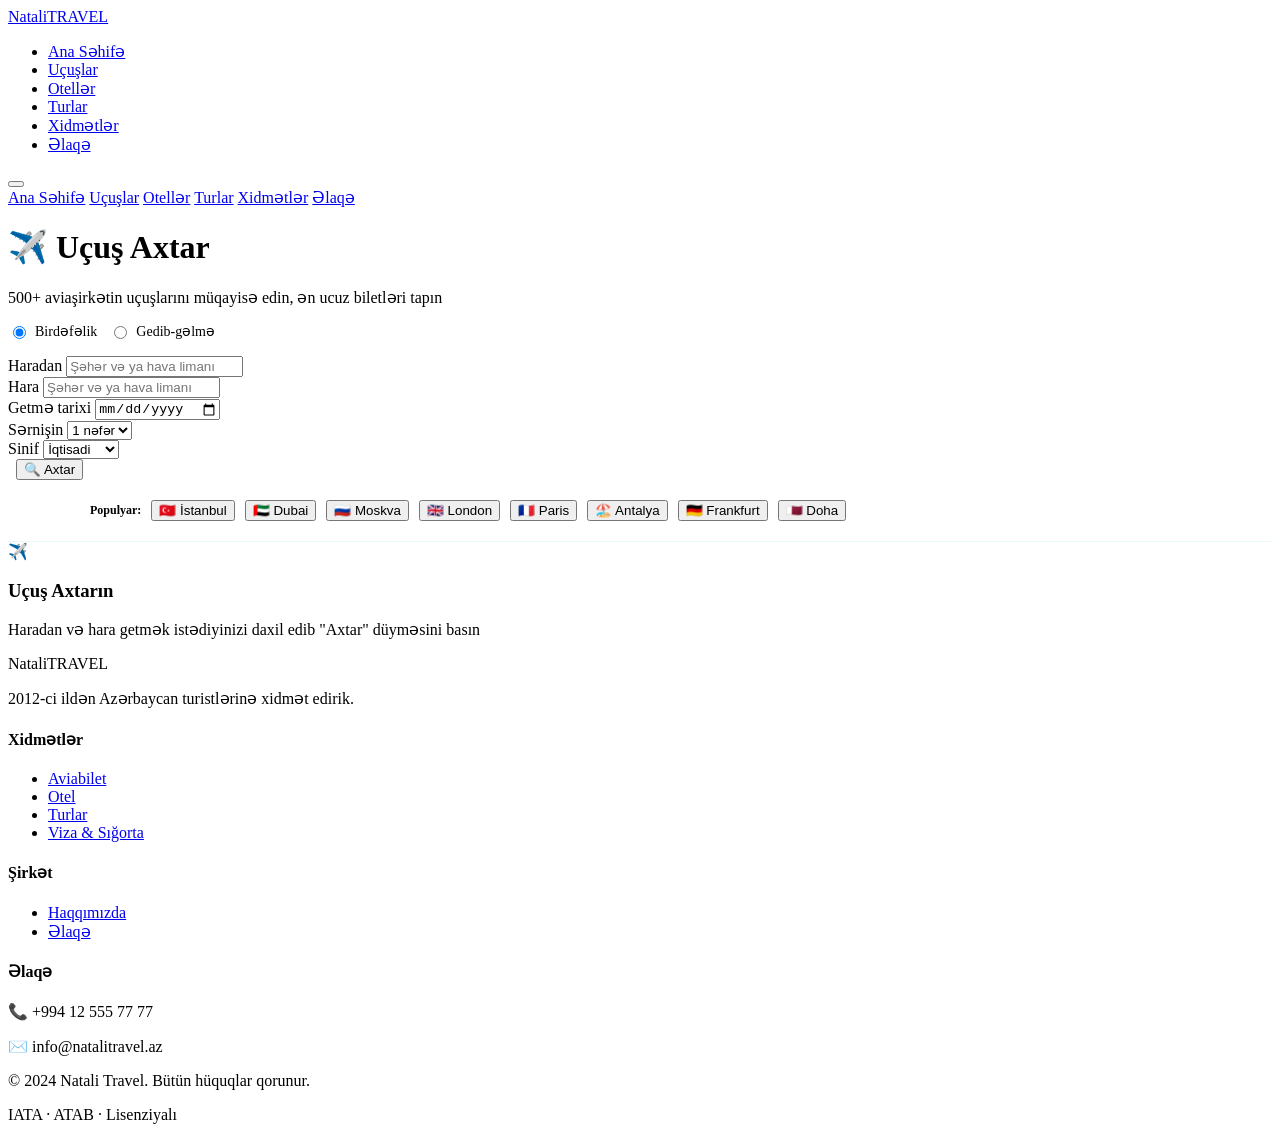
==== flights.html @ 34ea6a71 "Create flights.html" ====
<!DOCTYPE html>
<html lang="az">
<head>
  <meta charset="UTF-8">
  <meta name="viewport" content="width=device-width, initial-scale=1.0">
  <title>Uçuş Axtar — Natali Travel</title>
  <link rel="stylesheet" href="css/style.css">
</head>
<body>

<nav class="navbar" id="navbar">
  <a href="index.html" class="logo">
    <div class="logo-icon"></div>
    <div class="logo-text"><span>Natali</span><span>TRAVEL</span></div>
  </a>
  <ul class="nav-links">
    <li><a href="index.html">Ana Səhifə</a></li>
    <li><a href="flights.html" class="active">Uçuşlar</a></li>
    <li><a href="hotels.html">Otellər</a></li>
    <li><a href="tours.html">Turlar</a></li>
    <li><a href="services.html">Xidmətlər</a></li>
    <li><a href="contact.html" class="nav-cta">Əlaqə</a></li>
  </ul>
  <button class="nav-hamburger"><span></span><span></span><span></span></button>
</nav>

<div class="mobile-nav">
  <a href="index.html">Ana Səhifə</a>
  <a href="flights.html">Uçuşlar</a>
  <a href="hotels.html">Otellər</a>
  <a href="tours.html">Turlar</a>
  <a href="services.html">Xidmətlər</a>
  <a href="contact.html">Əlaqə</a>
</div>

<!-- PAGE HERO -->
<div class="page-hero">
  <h1>✈️ Uçuş Axtar</h1>
  <p>500+ aviaşirkətin uçuşlarını müqayisə edin, ən ucuz biletləri tapın</p>
</div>

<!-- SEARCH FORM -->
<div class="search-form-section">
  <div class="search-form-inner">
    <!-- Trip type -->
    <div style="display:flex;gap:12px;margin-bottom:16px">
      <label style="display:flex;align-items:center;gap:6px;cursor:pointer;font-size:14px;font-weight:500">
        <input type="radio" name="trip" value="one" checked> Birdəfəlik
      </label>
      <label style="display:flex;align-items:center;gap:6px;cursor:pointer;font-size:14px;font-weight:500">
        <input type="radio" name="trip" value="round"> Gedib-gəlmə
      </label>
    </div>

    <div class="form-row" style="grid-template-columns: 1fr 1fr 160px 160px 120px 120px">
      <div class="search-field">
        <label>Haradan</label>
        <input type="text" id="f-from" placeholder="Şəhər və ya hava limanı">
      </div>
      <div class="search-field">
        <label>Hara</label>
        <input type="text" id="f-to" placeholder="Şəhər və ya hava limanı">
      </div>
      <div class="search-field">
        <label>Getmə tarixi</label>
        <input type="date" id="f-date">
      </div>
      <div class="search-field" id="return-date-field" style="display:none">
        <label>Gəliş tarixi</label>
        <input type="date" id="f-return" data-default="checkout">
      </div>
      <div class="search-field">
        <label>Sərnişin</label>
        <select id="f-pax">
          <option value="1">1 nəfər</option>
          <option value="2">2 nəfər</option>
          <option value="3">3 nəfər</option>
          <option value="4">4 nəfər</option>
        </select>
      </div>
      <div class="search-field">
        <label>Sinif</label>
        <select id="f-class">
          <option>İqtisadi</option>
          <option>Biznes</option>
          <option>Premium</option>
        </select>
      </div>
      <div class="search-field">
        <label>&nbsp;</label>
        <button class="search-btn" onclick="searchFlights()">🔍 Axtar</button>
      </div>
    </div>
  </div>
</div>

<!-- POPULAR ROUTES -->
<div style="padding: 20px 5vw; background: white; border-bottom: 1px solid rgba(43,189,197,0.1);">
  <div style="max-width:1100px;margin:0 auto;display:flex;gap:10px;flex-wrap:wrap;align-items:center">
    <span style="font-size:12px;color:var(--muted);font-weight:600">Populyar:</span>
    <button class="filter-btn" onclick="quickSearch('İstanbul')">🇹🇷 İstanbul</button>
    <button class="filter-btn" onclick="quickSearch('Dubai')">🇦🇪 Dubai</button>
    <button class="filter-btn" onclick="quickSearch('Moskva')">🇷🇺 Moskva</button>
    <button class="filter-btn" onclick="quickSearch('London')">🇬🇧 London</button>
    <button class="filter-btn" onclick="quickSearch('Paris')">🇫🇷 Paris</button>
    <button class="filter-btn" onclick="quickSearch('Antalya')">🏖️ Antalya</button>
    <button class="filter-btn" onclick="quickSearch('Frankfurt')">🇩🇪 Frankfurt</button>
    <button class="filter-btn" onclick="quickSearch('Doha')">🇶🇦 Doha</button>
  </div>
</div>

<!-- RESULTS -->
<section class="results-section">
  <div class="results-inner">
    <div id="results-header" style="display:none;margin-bottom:16px">
      <div style="display:flex;align-items:center;justify-content:space-between;flex-wrap:wrap;gap:12px;margin-bottom:16px">
        <div>
          <h3 id="results-title" style="font-size:18px;font-weight:700"></h3>
          <p id="results-count" style="font-size:13px;color:var(--muted)"></p>
        </div>
        <div class="filter-bar" style="margin-bottom:0">
          <button class="filter-btn active" onclick="filterFlights('all',this)">Hamısı</button>
          <button class="filter-btn" onclick="filterFlights('direct',this)">Birbaşa</button>
          <button class="filter-btn" onclick="filterFlights('stop',this)">1 Dayanacaq</button>
          <div class="sort-bar">
            <label>Sırala:</label>
            <select onchange="sortFlights(this.value)">
              <option value="price">Qiymət ↑</option>
              <option value="duration">Müddət ↑</option>
              <option value="dep">Kalkış saatı</option>
            </select>
          </div>
        </div>
      </div>
    </div>

    <div id="results-loading" class="empty-state" style="display:none">
      <div class="icon">🔍</div>
      <h3>Uçuşlar axtarılır<span class="loading-dots"></span></h3>
      <p>Lütfən gözləyin</p>
    </div>

    <div id="flights-results"></div>

    <div class="empty-state" id="initial-state">
      <div class="icon">✈️</div>
      <h3>Uçuş Axtarın</h3>
      <p>Haradan və hara getmək istədiyinizi daxil edib "Axtar" düyməsini basın</p>
    </div>
  </div>
</section>

<!-- FOOTER -->
<footer class="footer">
  <div class="footer-grid">
    <div class="footer-brand">
      <div class="logo"><div class="logo-icon"></div><div class="logo-text"><span>Natali</span><span>TRAVEL</span></div></div>
      <p>2012-ci ildən Azərbaycan turistlərinə xidmət edirik.</p>
    </div>
    <div><h4>Xidmətlər</h4><ul class="footer-links">
      <li><a href="flights.html">Aviabilet</a></li>
      <li><a href="hotels.html">Otel</a></li>
      <li><a href="tours.html">Turlar</a></li>
      <li><a href="services.html">Viza & Sığorta</a></li>
    </ul></div>
    <div><h4>Şirkət</h4><ul class="footer-links">
      <li><a href="contact.html">Haqqımızda</a></li>
      <li><a href="contact.html">Əlaqə</a></li>
    </ul></div>
    <div><h4>Əlaqə</h4><div class="footer-contact">
      <p>📞 +994 12 555 77 77</p>
      <p>✉️ info@natalitravel.az</p>
    </div></div>
  </div>
  <div class="footer-bottom">
    <p>© 2024 Natali Travel. Bütün hüquqlar qorunur.</p>
    <p>IATA · ATAB · Lisenziyalı</p>
  </div>
</footer>

<script src="js/main.js"></script>
<script>
let allFlights = [];

function quickSearch(dest) {
  document.getElementById('f-from').value = 'Bakı';
  document.getElementById('f-to').value = dest;
  searchFlights();
}

function searchFlights() {
  const from = document.getElementById('f-from').value.trim();
  const to = document.getElementById('f-to').value.trim();
  if (!to) { alert('Hara getmək istədiyinizi daxil edin'); return; }

  document.getElementById('initial-state').style.display = 'none';
  document.getElementById('results-loading').style.display = 'block';
  document.getElementById('results-header').style.display = 'none';
  document.getElementById('flights-results').innerHTML = '';

  setTimeout(() => {
    const pax = +document.getElementById('f-pax').value;
    allFlights = generateFlights(from || 'Bakı', to, document.getElementById('f-date').value, pax);

    document.getElementById('results-loading').style.display = 'none';
    document.getElementById('results-header').style.display = 'block';
    document.getElementById('results-title').textContent = `${from || 'Bakı'} → ${to}`;
    document.getElementById('results-count').textContent = `${allFlights.length} uçuş tapıldı`;

    renderFlights(allFlights, 'flights-results');
  }, 1200);
}

function filterFlights(type, btn) {
  document.querySelectorAll('.filter-btn').forEach(b => b.classList.remove('active'));
  btn.classList.add('active');
  let filtered = [...allFlights];
  if (type === 'direct') filtered = allFlights.filter(f => f.stops === 0);
  if (type === 'stop') filtered = allFlights.filter(f => f.stops > 0);
  renderFlights(filtered, 'flights-results');
}

function sortFlights(by) {
  const sorted = [...allFlights].sort((a,b) => {
    if (by === 'price') return a.price - b.price;
    if (by === 'duration') return a.duration - b.duration;
    if (by === 'dep') return a.dep.localeCompare(b.dep);
    return 0;
  });
  renderFlights(sorted, 'flights-results');
}

// Round trip toggle
document.querySelectorAll('input[name="trip"]').forEach(r => {
  r.addEventListener('change', () => {
    document.getElementById('return-date-field').style.display = r.value === 'round' ? 'block' : 'none';
  });
});

// URL params
const params = new URLSearchParams(location.search);
if (params.get('from')) document.getElementById('f-from').value = params.get('from');
if (params.get('to')) document.getElementById('f-to').value = params.get('to');
if (params.get('date')) document.getElementById('f-date').value = params.get('date');
if (params.get('pax')) document.getElementById('f-pax').value = params.get('pax');

if (params.get('to')) {
  document.addEventListener('DOMContentLoaded', () => setTimeout(searchFlights, 300));
}
</script>
</body>
</html>
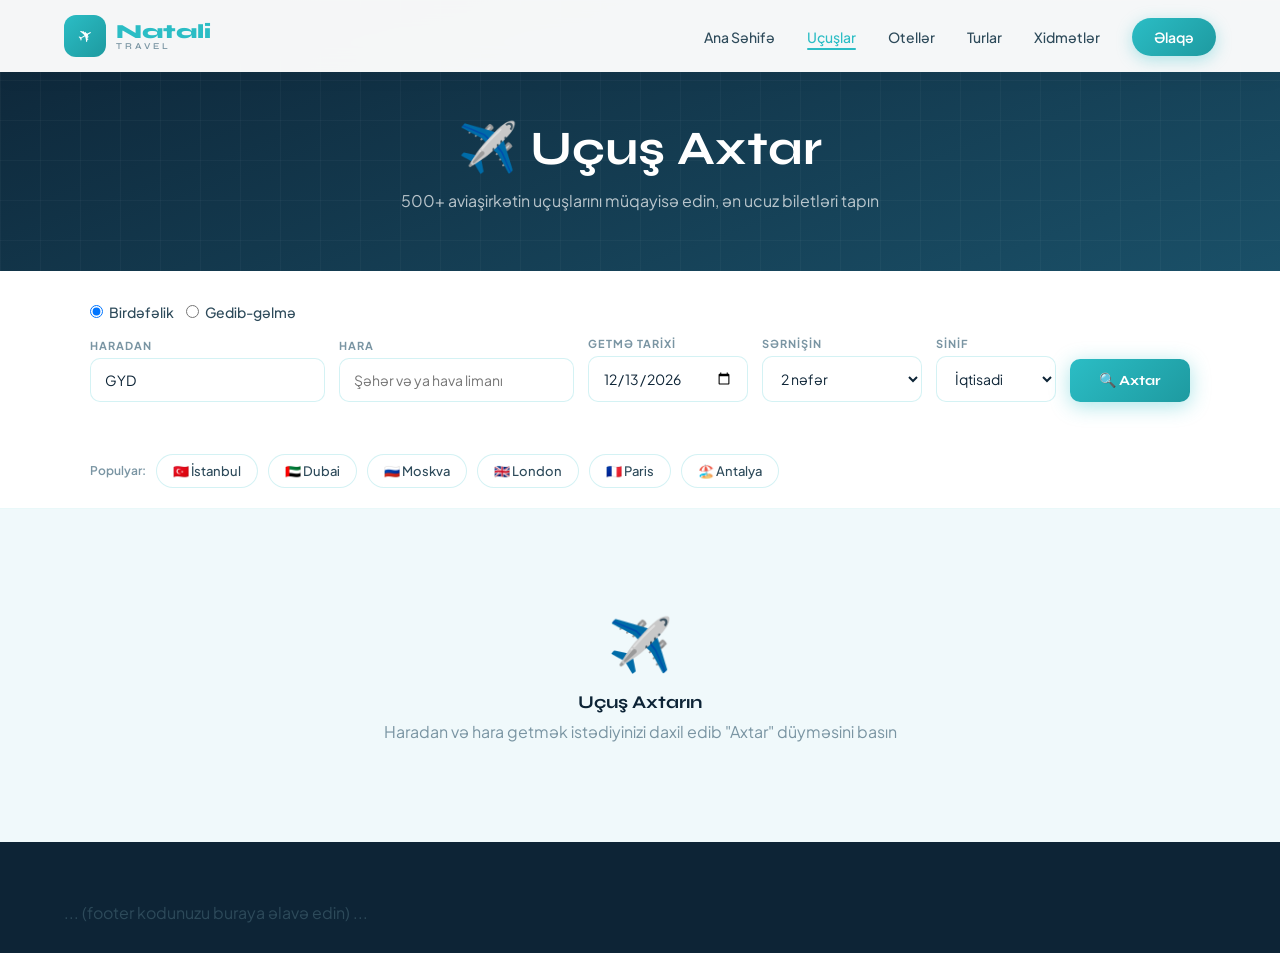
==== commit c1f9e0ed: "Update flights.html" ====
--- a/flights.html
+++ b/flights.html
@@ -5,9 +5,19 @@
   <meta name="viewport" content="width=device-width, initial-scale=1.0">
   <title>Uçuş Axtar — Natali Travel</title>
   <link rel="stylesheet" href="css/style.css">
+
+  <!-- === TRAVELPAYOUTS SCRIPT === -->
+  <script nowprocket data-noptimize="1" data-cfasync="false" data-wpfc-render="false" seraph-accel-crit="1" data-no-defer="1">
+    (function () {
+        var script = document.createElement("script");
+        script.async = 1;
+        script.src = 'https://emrldco.com/NTI4MzAy.js?t=528302';
+        document.head.appendChild(script);
+    })();
+  </script>
+  <!-- ========================== -->
 </head>
 <body>
-
 <nav class="navbar" id="navbar">
   <a href="index.html" class="logo">
     <div class="logo-icon"></div>
@@ -42,7 +52,6 @@
 <!-- SEARCH FORM -->
 <div class="search-form-section">
   <div class="search-form-inner">
-    <!-- Trip type -->
     <div style="display:flex;gap:12px;margin-bottom:16px">
       <label style="display:flex;align-items:center;gap:6px;cursor:pointer;font-size:14px;font-weight:500">
         <input type="radio" name="trip" value="one" checked> Birdəfəlik
@@ -51,11 +60,10 @@
         <input type="radio" name="trip" value="round"> Gedib-gəlmə
       </label>
     </div>
-
     <div class="form-row" style="grid-template-columns: 1fr 1fr 160px 160px 120px 120px">
       <div class="search-field">
         <label>Haradan</label>
-        <input type="text" id="f-from" placeholder="Şəhər və ya hava limanı">
+        <input type="text" id="f-from" placeholder="Şəhər və ya hava limanı" value="GYD">
       </div>
       <div class="search-field">
         <label>Hara</label>
@@ -67,13 +75,13 @@
       </div>
       <div class="search-field" id="return-date-field" style="display:none">
         <label>Gəliş tarixi</label>
-        <input type="date" id="f-return" data-default="checkout">
+        <input type="date" id="f-return">
       </div>
       <div class="search-field">
         <label>Sərnişin</label>
         <select id="f-pax">
           <option value="1">1 nəfər</option>
-          <option value="2">2 nəfər</option>
+          <option value="2" selected>2 nəfər</option>
           <option value="3">3 nəfər</option>
           <option value="4">4 nəfər</option>
         </select>
@@ -83,7 +91,6 @@
         <select id="f-class">
           <option>İqtisadi</option>
           <option>Biznes</option>
-          <option>Premium</option>
         </select>
       </div>
       <div class="search-field">
@@ -98,14 +105,12 @@
 <div style="padding: 20px 5vw; background: white; border-bottom: 1px solid rgba(43,189,197,0.1);">
   <div style="max-width:1100px;margin:0 auto;display:flex;gap:10px;flex-wrap:wrap;align-items:center">
     <span style="font-size:12px;color:var(--muted);font-weight:600">Populyar:</span>
-    <button class="filter-btn" onclick="quickSearch('İstanbul')">🇹🇷 İstanbul</button>
-    <button class="filter-btn" onclick="quickSearch('Dubai')">🇦🇪 Dubai</button>
-    <button class="filter-btn" onclick="quickSearch('Moskva')">🇷🇺 Moskva</button>
-    <button class="filter-btn" onclick="quickSearch('London')">🇬🇧 London</button>
-    <button class="filter-btn" onclick="quickSearch('Paris')">🇫🇷 Paris</button>
-    <button class="filter-btn" onclick="quickSearch('Antalya')">🏖️ Antalya</button>
-    <button class="filter-btn" onclick="quickSearch('Frankfurt')">🇩🇪 Frankfurt</button>
-    <button class="filter-btn" onclick="quickSearch('Doha')">🇶🇦 Doha</button>
+    <button class="filter-btn" onclick="quickSearch('IST')">🇹🇷 İstanbul</button>
+    <button class="filter-btn" onclick="quickSearch('DXB')">🇦🇪 Dubai</button>
+    <button class="filter-btn" onclick="quickSearch('SVO')">🇷🇺 Moskva</button>
+    <button class="filter-btn" onclick="quickSearch('LHR')">🇬🇧 London</button>
+    <button class="filter-btn" onclick="quickSearch('CDG')">🇫🇷 Paris</button>
+    <button class="filter-btn" onclick="quickSearch('AYT')">🏖️ Antalya</button>
   </div>
 </div>
 
@@ -150,103 +155,144 @@
   </div>
 </section>
 
-<!-- FOOTER -->
-<footer class="footer">
-  <div class="footer-grid">
-    <div class="footer-brand">
-      <div class="logo"><div class="logo-icon"></div><div class="logo-text"><span>Natali</span><span>TRAVEL</span></div></div>
-      <p>2012-ci ildən Azərbaycan turistlərinə xidmət edirik.</p>
-    </div>
-    <div><h4>Xidmətlər</h4><ul class="footer-links">
-      <li><a href="flights.html">Aviabilet</a></li>
-      <li><a href="hotels.html">Otel</a></li>
-      <li><a href="tours.html">Turlar</a></li>
-      <li><a href="services.html">Viza & Sığorta</a></li>
-    </ul></div>
-    <div><h4>Şirkət</h4><ul class="footer-links">
-      <li><a href="contact.html">Haqqımızda</a></li>
-      <li><a href="contact.html">Əlaqə</a></li>
-    </ul></div>
-    <div><h4>Əlaqə</h4><div class="footer-contact">
-      <p>📞 +994 12 555 77 77</p>
-      <p>✉️ info@natalitravel.az</p>
-    </div></div>
-  </div>
-  <div class="footer-bottom">
-    <p>© 2024 Natali Travel. Bütün hüquqlar qorunur.</p>
-    <p>IATA · ATAB · Lisenziyalı</p>
-  </div>
-</footer>
-
-<script src="js/main.js"></script>
+<footer class="footer"> ... (footer kodunuzu buraya əlavə edin) ... </footer>
+
 <script>
+// ================== AVIASALES API ==================
+const API_TOKEN = "BURAYA_ÖZ_TOKENİNİZİ_YAZIN";   // ← Mütləq dəyişdirin!
+
 let allFlights = [];
 
+async function searchFlights() {
+    const from = document.getElementById('f-from').value.trim() || "GYD";
+    const to = document.getElementById('f-to').value.trim();
+
+    if (!to) {
+        alert('Hara getmək istədiyinizi daxil edin');
+        return;
+    }
+
+    document.getElementById('initial-state').style.display = 'none';
+    document.getElementById('results-loading').style.display = 'block';
+    document.getElementById('results-header').style.display = 'none';
+    document.getElementById('flights-results').innerHTML = '';
+
+    try {
+        let date = document.getElementById('f-date').value;
+        if (date) date = date.substring(0, 7); // YYYY-MM formatı
+
+        const url = `https://api.travelpayouts.com/aviasales/v3/prices_for_dates?origin=${from}&destination=${to}&departure_at=${date || '2026-06'}&currency=AZN&limit=50&token=${API_TOKEN}`;
+
+        const response = await fetch(url);
+        const result = await response.json();
+
+        if (result.data && result.data.length > 0) {
+            allFlights = result.data.map(item => ({
+                price: Math.round(item.price),
+                airline: item.airline || "Aviaşirkət",
+                dep: item.departure_at ? item.departure_at.substring(11, 16) : "--:--",
+                arr: item.arrival_at ? item.arrival_at.substring(11, 16) : "--:--",
+                duration: item.duration || 180,
+                stops: item.transfers || 0,
+                fromCode: item.origin,
+                toCode: item.destination,
+                link: item.link || "#"
+            }));
+
+            document.getElementById('results-loading').style.display = 'none';
+            document.getElementById('results-header').style.display = 'block';
+            document.getElementById('results-title').textContent = `${from} → ${to}`;
+            document.getElementById('results-count').textContent = `${allFlights.length} uçuş tapıldı`;
+
+            renderFlights(allFlights);
+        } else {
+            noFlightsFound();
+        }
+    } catch (error) {
+        console.error(error);
+        document.getElementById('results-loading').style.display = 'none';
+        document.getElementById('flights-results').innerHTML = `
+            <div class="empty-state">
+                <h3>Bağlantı xətası</h3>
+                <p>API tokeninizi yoxlayın və ya internet bağlantınızı yoxlayın.</p>
+            </div>`;
+    }
+}
+
+function noFlightsFound() {
+    document.getElementById('results-loading').style.display = 'none';
+    document.getElementById('flights-results').innerHTML = `
+        <div class="empty-state">
+            <div class="icon">😕</div>
+            <h3>Uçuş tapılmadı</h3>
+            <p>Bu istiqamət və tarixdə hazırda məlumat yoxdur.</p>
+        </div>`;
+}
+
+function renderFlights(flights) {
+    const container = document.getElementById('flights-results');
+    container.innerHTML = '';
+
+    flights.forEach(flight => {
+        const card = document.createElement('div');
+        card.className = 'flight-card';
+        card.innerHTML = `
+            <div class="flight-main">
+                <div class="flight-time">
+                    <strong>${flight.dep}</strong> — <strong>${flight.arr}</strong>
+                </div>
+                <div class="flight-route">
+                    <span>${flight.fromCode} → ${flight.toCode}</span>
+                    <small>${flight.duration} dəq • ${flight.stops === 0 ? 'Birbaşa' : flight.stops + ' dayanacaq'}</small>
+                </div>
+                <div class="flight-airline">${flight.airline}</div>
+            </div>
+            <div class="flight-price">
+                <strong>${flight.price} AZN</strong>
+                <a href="${flight.link}" target="_blank" class="book-btn">Bilet al</a>
+            </div>
+        `;
+        container.appendChild(card);
+    });
+}
+
+// Digər funksiyalar
 function quickSearch(dest) {
-  document.getElementById('f-from').value = 'Bakı';
-  document.getElementById('f-to').value = dest;
-  searchFlights();
-}
-
-function searchFlights() {
-  const from = document.getElementById('f-from').value.trim();
-  const to = document.getElementById('f-to').value.trim();
-  if (!to) { alert('Hara getmək istədiyinizi daxil edin'); return; }
-
-  document.getElementById('initial-state').style.display = 'none';
-  document.getElementById('results-loading').style.display = 'block';
-  document.getElementById('results-header').style.display = 'none';
-  document.getElementById('flights-results').innerHTML = '';
-
-  setTimeout(() => {
-    const pax = +document.getElementById('f-pax').value;
-    allFlights = generateFlights(from || 'Bakı', to, document.getElementById('f-date').value, pax);
-
-    document.getElementById('results-loading').style.display = 'none';
-    document.getElementById('results-header').style.display = 'block';
-    document.getElementById('results-title').textContent = `${from || 'Bakı'} → ${to}`;
-    document.getElementById('results-count').textContent = `${allFlights.length} uçuş tapıldı`;
-
-    renderFlights(allFlights, 'flights-results');
-  }, 1200);
+    document.getElementById('f-from').value = 'GYD';
+    document.getElementById('f-to').value = dest;
+    searchFlights();
 }
 
 function filterFlights(type, btn) {
-  document.querySelectorAll('.filter-btn').forEach(b => b.classList.remove('active'));
-  btn.classList.add('active');
-  let filtered = [...allFlights];
-  if (type === 'direct') filtered = allFlights.filter(f => f.stops === 0);
-  if (type === 'stop') filtered = allFlights.filter(f => f.stops > 0);
-  renderFlights(filtered, 'flights-results');
+    document.querySelectorAll('.filter-btn').forEach(b => b.classList.remove('active'));
+    btn.classList.add('active');
+
+    let filtered = allFlights;
+    if (type === 'direct') filtered = allFlights.filter(f => f.stops === 0);
+    if (type === 'stop') filtered = allFlights.filter(f => f.stops > 0);
+
+    renderFlights(filtered);
 }
 
 function sortFlights(by) {
-  const sorted = [...allFlights].sort((a,b) => {
-    if (by === 'price') return a.price - b.price;
-    if (by === 'duration') return a.duration - b.duration;
-    if (by === 'dep') return a.dep.localeCompare(b.dep);
-    return 0;
-  });
-  renderFlights(sorted, 'flights-results');
+    const sorted = [...allFlights].sort((a, b) => {
+        if (by === 'price') return a.price - b.price;
+        if (by === 'duration') return a.duration - b.duration;
+        if (by === 'dep') return a.dep.localeCompare(b.dep);
+        return 0;
+    });
+    renderFlights(sorted);
 }
 
 // Round trip toggle
 document.querySelectorAll('input[name="trip"]').forEach(r => {
-  r.addEventListener('change', () => {
-    document.getElementById('return-date-field').style.display = r.value === 'round' ? 'block' : 'none';
-  });
+    r.addEventListener('change', () => {
+        document.getElementById('return-date-field').style.display = r.value === 'round' ? 'block' : 'none';
+    });
 });
 
-// URL params
-const params = new URLSearchParams(location.search);
-if (params.get('from')) document.getElementById('f-from').value = params.get('from');
-if (params.get('to')) document.getElementById('f-to').value = params.get('to');
-if (params.get('date')) document.getElementById('f-date').value = params.get('date');
-if (params.get('pax')) document.getElementById('f-pax').value = params.get('pax');
-
-if (params.get('to')) {
-  document.addEventListener('DOMContentLoaded', () => setTimeout(searchFlights, 300));
-}
+// Default tarix qoy
+document.getElementById('f-date').valueAsDate = new Date(Date.now() + 86400000 * 7); // 7 gün sonra
 </script>
 </body>
 </html>
--- a/css/style.css
+++ b/css/style.css
@@ -0,0 +1,806 @@
+@import url('https://fonts.googleapis.com/css2?family=Syne:wght@400;600;700;800&family=Plus+Jakarta+Sans:wght@300;400;500;600&display=swap');
+
+:root {
+  --primary: #2BBDC5;
+  --primary-dark: #1e9aa0;
+  --primary-light: #d4f4f6;
+  --accent: #F5A02A;
+  --accent-dark: #d4881a;
+  --dark: #0d2436;
+  --text: #2d4a5a;
+  --muted: #7a95a3;
+  --light: #f0f9fb;
+  --white: #ffffff;
+  --card-bg: rgba(255,255,255,0.92);
+  --shadow: 0 8px 40px rgba(43,189,197,0.12);
+  --shadow-hover: 0 16px 60px rgba(43,189,197,0.22);
+  --radius: 18px;
+  --radius-sm: 10px;
+  --radius-lg: 28px;
+}
+
+*, *::before, *::after { box-sizing: border-box; margin: 0; padding: 0; }
+
+html { scroll-behavior: smooth; }
+
+body {
+  font-family: 'Plus Jakarta Sans', sans-serif;
+  color: var(--text);
+  background: var(--white);
+  overflow-x: hidden;
+}
+
+h1,h2,h3,h4,h5 { font-family: 'Syne', sans-serif; color: var(--dark); line-height: 1.2; }
+
+a { text-decoration: none; color: inherit; }
+
+img { max-width: 100%; }
+
+/* ─── NAVBAR ─────────────────────────────────────── */
+.navbar {
+  position: fixed; top: 0; left: 0; right: 0; z-index: 1000;
+  display: flex; align-items: center; justify-content: space-between;
+  padding: 0 5vw;
+  height: 72px;
+  background: rgba(255,255,255,0.96);
+  backdrop-filter: blur(12px);
+  box-shadow: 0 2px 20px rgba(13,36,54,0.08);
+  transition: all .3s;
+}
+
+.navbar.scrolled {
+  height: 62px;
+  box-shadow: 0 4px 30px rgba(13,36,54,0.12);
+}
+
+.logo {
+  display: flex; align-items: center; gap: 10px;
+  font-family: 'Syne', sans-serif;
+}
+
+.logo-icon {
+  width: 42px; height: 42px;
+  background: linear-gradient(135deg, var(--primary), var(--primary-dark));
+  border-radius: 12px;
+  display: flex; align-items: center; justify-content: center;
+  position: relative;
+  overflow: hidden;
+}
+
+.logo-icon::before {
+  content: '✈';
+  font-size: 18px; color: white;
+  display: block;
+  transform: rotate(-30deg);
+}
+
+.logo-text { display: flex; flex-direction: column; line-height: 1; }
+.logo-text span:first-child { font-size: 20px; font-weight: 800; color: var(--primary); }
+.logo-text span:last-child { font-size: 9px; font-weight: 600; letter-spacing: 3px; color: var(--muted); text-transform: uppercase; }
+
+.nav-links {
+  display: flex; align-items: center; gap: 32px;
+  list-style: none;
+}
+
+.nav-links a {
+  font-size: 14px; font-weight: 500; color: var(--text);
+  position: relative; transition: color .2s;
+}
+
+.nav-links a::after {
+  content: ''; position: absolute; bottom: -4px; left: 0;
+  width: 0; height: 2px; background: var(--primary);
+  border-radius: 2px; transition: width .3s;
+}
+
+.nav-links a:hover { color: var(--primary); }
+.nav-links a:hover::after { width: 100%; }
+.nav-links a.active { color: var(--primary); }
+.nav-links a.active::after { width: 100%; }
+
+.nav-cta {
+  background: linear-gradient(135deg, var(--primary), var(--primary-dark));
+  color: white !important; padding: 10px 22px;
+  border-radius: 50px; font-weight: 600 !important;
+  transition: transform .2s, box-shadow .2s !important;
+  box-shadow: 0 4px 16px rgba(43,189,197,0.35);
+}
+
+.nav-cta::after { display: none !important; }
+.nav-cta:hover { transform: translateY(-2px); box-shadow: 0 8px 24px rgba(43,189,197,0.45) !important; color: white !important; }
+
+.nav-hamburger { display: none; background: none; border: none; cursor: pointer; padding: 4px; }
+.nav-hamburger span { display: block; width: 24px; height: 2px; background: var(--dark); margin: 5px 0; border-radius: 2px; transition: all .3s; }
+
+/* ─── HERO ─────────────────────────────────────── */
+.hero {
+  min-height: 100vh;
+  background: linear-gradient(160deg, #0d2436 0%, #0f3347 40%, #1a5068 100%);
+  display: flex; align-items: center; justify-content: center;
+  position: relative; overflow: hidden;
+  padding: 100px 5vw 60px;
+}
+
+.hero-bg-circles {
+  position: absolute; inset: 0; pointer-events: none;
+}
+.hero-bg-circles::before {
+  content: ''; position: absolute;
+  width: 600px; height: 600px; border-radius: 50%;
+  background: radial-gradient(circle, rgba(43,189,197,0.15) 0%, transparent 70%);
+  top: -100px; right: -100px;
+}
+.hero-bg-circles::after {
+  content: ''; position: absolute;
+  width: 400px; height: 400px; border-radius: 50%;
+  background: radial-gradient(circle, rgba(245,160,42,0.1) 0%, transparent 70%);
+  bottom: 50px; left: -50px;
+}
+
+.hero-grid-pattern {
+  position: absolute; inset: 0; opacity: 0.03;
+  background-image: linear-gradient(rgba(255,255,255,.3) 1px, transparent 1px),
+    linear-gradient(90deg, rgba(255,255,255,.3) 1px, transparent 1px);
+  background-size: 40px 40px;
+}
+
+.hero-content {
+  position: relative; z-index: 2;
+  max-width: 1100px; width: 100%; margin: 0 auto;
+  display: flex; flex-direction: column; align-items: center;
+  text-align: center;
+}
+
+.hero-badge {
+  display: inline-flex; align-items: center; gap: 8px;
+  background: rgba(43,189,197,0.15); border: 1px solid rgba(43,189,197,0.3);
+  color: var(--primary); border-radius: 50px;
+  padding: 8px 18px; font-size: 13px; font-weight: 500;
+  margin-bottom: 24px;
+  animation: fadeInUp .6s ease both;
+}
+
+.hero-badge::before { content: '✦'; color: var(--accent); }
+
+.hero h1 {
+  font-size: clamp(2.4rem, 6vw, 4.2rem);
+  font-weight: 800; color: white; line-height: 1.1;
+  margin-bottom: 20px;
+  animation: fadeInUp .6s .1s ease both;
+}
+
+.hero h1 span { color: var(--primary); }
+
+.hero p {
+  font-size: 1.1rem; color: rgba(255,255,255,0.7);
+  max-width: 560px; line-height: 1.7;
+  margin-bottom: 40px;
+  animation: fadeInUp .6s .2s ease both;
+}
+
+/* ─── SEARCH BOX ─────────────────────────────────────── */
+.search-box {
+  width: 100%; max-width: 900px;
+  background: rgba(255,255,255,0.98);
+  border-radius: var(--radius-lg);
+  box-shadow: 0 24px 80px rgba(0,0,0,0.25);
+  overflow: hidden;
+  animation: fadeInUp .6s .3s ease both;
+}
+
+.search-tabs {
+  display: flex; border-bottom: 1px solid rgba(43,189,197,0.12);
+  background: rgba(240,249,251,0.8);
+}
+
+.search-tab {
+  flex: 1; padding: 16px 8px;
+  border: none; background: transparent; cursor: pointer;
+  font-family: 'Plus Jakarta Sans', sans-serif;
+  font-size: 13px; font-weight: 600; color: var(--muted);
+  display: flex; align-items: center; justify-content: center; gap: 6px;
+  transition: all .2s; position: relative;
+}
+
+.search-tab::after {
+  content: ''; position: absolute; bottom: 0; left: 0; right: 0;
+  height: 2px; background: var(--primary);
+  transform: scaleX(0); transition: transform .2s;
+}
+
+.search-tab.active { color: var(--primary); background: white; }
+.search-tab.active::after { transform: scaleX(1); }
+
+.search-panel { display: none; padding: 24px; }
+.search-panel.active { display: block; }
+
+.search-row {
+  display: grid; gap: 12px;
+  grid-template-columns: 1fr 1fr 160px 160px 120px;
+  align-items: end;
+}
+
+.search-field { display: flex; flex-direction: column; gap: 6px; }
+
+.search-field label {
+  font-size: 11px; font-weight: 700; text-transform: uppercase;
+  letter-spacing: 1px; color: var(--muted);
+}
+
+.search-field input, .search-field select {
+  border: 1.5px solid rgba(43,189,197,0.2);
+  border-radius: var(--radius-sm);
+  padding: 12px 14px; font-family: 'Plus Jakarta Sans', sans-serif;
+  font-size: 14px; color: var(--dark);
+  background: white; outline: none; width: 100%;
+  transition: border-color .2s, box-shadow .2s;
+}
+
+.search-field input:focus, .search-field select:focus {
+  border-color: var(--primary);
+  box-shadow: 0 0 0 3px rgba(43,189,197,0.12);
+}
+
+.search-btn {
+  background: linear-gradient(135deg, var(--primary), var(--primary-dark));
+  color: white; border: none; border-radius: var(--radius-sm);
+  padding: 13px 20px; font-family: 'Syne', sans-serif;
+  font-size: 14px; font-weight: 700; cursor: pointer;
+  transition: all .2s; white-space: nowrap;
+  box-shadow: 0 4px 20px rgba(43,189,197,0.4);
+}
+
+.search-btn:hover { transform: translateY(-2px); box-shadow: 0 8px 28px rgba(43,189,197,0.5); }
+
+/* ─── STATS ─────────────────────────────────────── */
+.stats-strip {
+  background: linear-gradient(135deg, var(--primary), var(--primary-dark));
+  padding: 32px 5vw;
+}
+
+.stats-inner {
+  max-width: 900px; margin: 0 auto;
+  display: grid; grid-template-columns: repeat(4,1fr); gap: 20px;
+  text-align: center;
+}
+
+.stat h3 { font-size: 2rem; color: white; margin-bottom: 4px; }
+.stat p { font-size: 13px; color: rgba(255,255,255,0.75); font-weight: 500; }
+
+/* ─── SECTION COMMON ─────────────────────────────────────── */
+.section { padding: 80px 5vw; }
+.section-inner { max-width: 1100px; margin: 0 auto; }
+
+.section-label {
+  font-size: 12px; font-weight: 700; letter-spacing: 2.5px;
+  text-transform: uppercase; color: var(--accent);
+  margin-bottom: 10px;
+}
+
+.section-title {
+  font-size: clamp(1.8rem, 3vw, 2.6rem);
+  font-weight: 800; margin-bottom: 16px;
+}
+
+.section-title span { color: var(--primary); }
+
+.section-sub {
+  font-size: 1rem; color: var(--muted); max-width: 520px; line-height: 1.7;
+}
+
+/* ─── SERVICES ─────────────────────────────────────── */
+.services-grid {
+  display: grid; grid-template-columns: repeat(auto-fit, minmax(200px, 1fr));
+  gap: 20px; margin-top: 48px;
+}
+
+.service-card {
+  background: var(--white); border: 1.5px solid rgba(43,189,197,0.12);
+  border-radius: var(--radius); padding: 28px 22px;
+  text-align: center; cursor: pointer;
+  transition: all .3s;
+  position: relative; overflow: hidden;
+}
+
+.service-card::before {
+  content: ''; position: absolute; inset: 0;
+  background: linear-gradient(135deg, rgba(43,189,197,0.05), transparent);
+  opacity: 0; transition: opacity .3s;
+}
+
+.service-card:hover {
+  transform: translateY(-6px);
+  box-shadow: var(--shadow-hover);
+  border-color: var(--primary);
+}
+
+.service-card:hover::before { opacity: 1; }
+
+.service-icon {
+  width: 60px; height: 60px; border-radius: 16px;
+  background: linear-gradient(135deg, var(--primary-light), rgba(43,189,197,0.15));
+  display: flex; align-items: center; justify-content: center;
+  font-size: 24px; margin: 0 auto 18px;
+  transition: transform .3s;
+}
+
+.service-card:hover .service-icon { transform: scale(1.1) rotate(5deg); }
+.service-card h4 { font-size: 15px; font-weight: 700; margin-bottom: 8px; }
+.service-card p { font-size: 13px; color: var(--muted); line-height: 1.6; }
+
+/* ─── TOURS ─────────────────────────────────────── */
+.tours-grid {
+  display: grid; grid-template-columns: repeat(auto-fill, minmax(300px, 1fr));
+  gap: 24px; margin-top: 48px;
+}
+
+.tour-card {
+  border-radius: var(--radius); overflow: hidden;
+  background: white; box-shadow: var(--shadow);
+  transition: all .3s; cursor: pointer;
+}
+
+.tour-card:hover { transform: translateY(-8px); box-shadow: var(--shadow-hover); }
+
+.tour-img {
+  height: 200px; position: relative; overflow: hidden;
+  background: linear-gradient(135deg, var(--primary-dark), #0d2436);
+  display: flex; align-items: center; justify-content: center;
+}
+
+.tour-img-placeholder {
+  font-size: 64px; opacity: 0.6;
+}
+
+.tour-badge {
+  position: absolute; top: 14px; left: 14px;
+  background: var(--accent); color: white;
+  padding: 5px 12px; border-radius: 50px;
+  font-size: 11px; font-weight: 700;
+}
+
+.tour-body { padding: 20px; }
+.tour-body h3 { font-size: 16px; font-weight: 700; margin-bottom: 8px; }
+
+.tour-meta {
+  display: flex; gap: 14px; margin-bottom: 14px;
+}
+
+.tour-meta span {
+  font-size: 12px; color: var(--muted);
+  display: flex; align-items: center; gap: 4px;
+}
+
+.tour-footer {
+  display: flex; align-items: center; justify-content: space-between;
+  padding-top: 14px; border-top: 1px solid rgba(43,189,197,0.1);
+}
+
+.tour-price { font-family: 'Syne', sans-serif; }
+.tour-price span:first-child { font-size: 11px; color: var(--muted); display: block; }
+.tour-price strong { font-size: 20px; color: var(--primary); }
+
+.btn-sm {
+  background: linear-gradient(135deg, var(--accent), var(--accent-dark));
+  color: white; border: none; border-radius: 50px;
+  padding: 8px 18px; font-family: 'Syne', sans-serif;
+  font-size: 12px; font-weight: 700; cursor: pointer;
+  transition: all .2s;
+}
+.btn-sm:hover { transform: translateY(-2px); box-shadow: 0 6px 20px rgba(245,160,42,0.4); }
+
+/* ─── WHY US ─────────────────────────────────────── */
+.why-us { background: var(--light); }
+
+.why-grid {
+  display: grid; grid-template-columns: 1fr 1fr;
+  gap: 60px; align-items: center; margin-top: 48px;
+}
+
+.why-list { display: flex; flex-direction: column; gap: 20px; }
+
+.why-item {
+  display: flex; gap: 18px; align-items: flex-start;
+  padding: 20px; background: white; border-radius: var(--radius);
+  border-left: 4px solid var(--primary);
+  box-shadow: 0 2px 16px rgba(43,189,197,0.07);
+  transition: transform .2s;
+}
+
+.why-item:hover { transform: translateX(4px); }
+
+.why-icon {
+  width: 44px; height: 44px; flex-shrink: 0;
+  background: var(--primary-light); border-radius: 12px;
+  display: flex; align-items: center; justify-content: center;
+  font-size: 20px;
+}
+
+.why-item h4 { font-size: 15px; font-weight: 700; margin-bottom: 5px; }
+.why-item p { font-size: 13px; color: var(--muted); line-height: 1.6; }
+
+.why-visual {
+  background: linear-gradient(160deg, var(--primary), var(--primary-dark));
+  border-radius: var(--radius-lg); padding: 40px;
+  text-align: center; color: white;
+  position: relative; overflow: hidden;
+}
+
+.why-visual::before {
+  content: '✈'; position: absolute;
+  font-size: 200px; opacity: 0.05;
+  right: -30px; bottom: -40px;
+  transform: rotate(-30deg);
+}
+
+.why-visual h2 { font-size: 2.8rem; margin-bottom: 8px; }
+.why-visual p { opacity: 0.8; margin-bottom: 28px; }
+
+.why-features {
+  display: grid; grid-template-columns: 1fr 1fr; gap: 12px;
+  text-align: left;
+}
+
+.why-feat {
+  background: rgba(255,255,255,0.12);
+  border-radius: 12px; padding: 14px;
+  font-size: 13px; font-weight: 500;
+}
+
+.why-feat::before { content: '✓ '; color: var(--accent); font-weight: 700; }
+
+/* ─── RESULTS COMMON ─────────────────────────────────────── */
+.results-section { padding: 40px 5vw; background: var(--light); min-height: 200px; }
+.results-inner { max-width: 1100px; margin: 0 auto; }
+
+.result-card {
+  background: white; border-radius: var(--radius);
+  padding: 20px 24px; margin-bottom: 16px;
+  box-shadow: 0 2px 16px rgba(43,189,197,0.07);
+  border: 1.5px solid rgba(43,189,197,0.1);
+  display: flex; align-items: center; justify-content: space-between;
+  transition: all .2s; gap: 16px;
+}
+
+.result-card:hover { border-color: var(--primary); box-shadow: var(--shadow); transform: translateY(-2px); }
+
+.flight-info { display: flex; align-items: center; gap: 24px; flex: 1; }
+.airline-logo {
+  width: 48px; height: 48px; border-radius: 12px;
+  background: var(--primary-light); display: flex;
+  align-items: center; justify-content: center;
+  font-size: 20px; flex-shrink: 0;
+}
+
+.flight-times { display: flex; align-items: center; gap: 16px; }
+.time-block { text-align: center; }
+.time-block .time { font-family: 'Syne', sans-serif; font-size: 20px; font-weight: 700; }
+.time-block .city { font-size: 12px; color: var(--muted); }
+
+.flight-line {
+  display: flex; flex-direction: column; align-items: center; gap: 2px; flex: 1;
+}
+.flight-line .duration { font-size: 11px; color: var(--muted); font-weight: 500; }
+.flight-line .line { width: 80px; height: 1px; background: rgba(43,189,197,0.3); position: relative; }
+.flight-line .line::before, .flight-line .line::after {
+  content: ''; position: absolute; width: 5px; height: 5px;
+  background: var(--primary); border-radius: 50%; top: -2px;
+}
+.flight-line .line::before { left: 0; }
+.flight-line .line::after { right: 0; }
+
+.flight-airline { font-size: 13px; color: var(--muted); }
+
+.result-price { text-align: right; flex-shrink: 0; }
+.result-price .price { font-family: 'Syne', sans-serif; font-size: 22px; font-weight: 800; color: var(--primary); }
+.result-price .price-label { font-size: 11px; color: var(--muted); display: block; }
+
+/* Hotel card */
+.hotel-card {
+  background: white; border-radius: var(--radius);
+  overflow: hidden; box-shadow: 0 2px 16px rgba(43,189,197,0.07);
+  border: 1.5px solid rgba(43,189,197,0.1);
+  margin-bottom: 16px; display: flex;
+  transition: all .2s;
+}
+
+.hotel-card:hover { border-color: var(--primary); box-shadow: var(--shadow); transform: translateY(-2px); }
+
+.hotel-img {
+  width: 180px; flex-shrink: 0;
+  background: linear-gradient(135deg, var(--primary), var(--primary-dark));
+  display: flex; align-items: center; justify-content: center;
+  font-size: 48px;
+}
+
+.hotel-body { padding: 20px; flex: 1; }
+.hotel-body h3 { font-size: 17px; font-weight: 700; margin-bottom: 6px; }
+
+.stars { color: var(--accent); font-size: 13px; margin-bottom: 8px; }
+
+.hotel-body p { font-size: 13px; color: var(--muted); margin-bottom: 10px; line-height: 1.5; }
+
+.hotel-features {
+  display: flex; gap: 8px; flex-wrap: wrap;
+}
+
+.hotel-feat {
+  background: var(--primary-light); color: var(--primary);
+  border-radius: 50px; padding: 4px 10px;
+  font-size: 11px; font-weight: 600;
+}
+
+.hotel-price-col {
+  padding: 20px; text-align: right;
+  display: flex; flex-direction: column;
+  justify-content: space-between; align-items: flex-end;
+  flex-shrink: 0; min-width: 140px;
+}
+
+/* ─── PAGE HERO (inner pages) ─────────────────────────────────────── */
+.page-hero {
+  background: linear-gradient(160deg, var(--dark) 0%, #1a5068 100%);
+  padding: 120px 5vw 60px;
+  text-align: center; position: relative; overflow: hidden;
+}
+
+.page-hero::before {
+  content: ''; position: absolute; inset: 0;
+  background-image: linear-gradient(rgba(255,255,255,.03) 1px, transparent 1px),
+    linear-gradient(90deg, rgba(255,255,255,.03) 1px, transparent 1px);
+  background-size: 40px 40px;
+}
+
+.page-hero h1 { color: white; font-size: clamp(2rem, 4vw, 3rem); position: relative; z-index: 1; }
+.page-hero p { color: rgba(255,255,255,0.7); margin-top: 12px; font-size: 1rem; position: relative; z-index: 1; }
+
+/* ─── SEARCH FORM (inner pages) ─────────────────────────────────────── */
+.search-form-section {
+  background: white; padding: 32px 5vw;
+  box-shadow: 0 4px 24px rgba(43,189,197,0.08);
+}
+
+.search-form-inner {
+  max-width: 1100px; margin: 0 auto;
+}
+
+.form-row {
+  display: grid; gap: 14px; align-items: end;
+}
+
+/* ─── FOOTER ─────────────────────────────────────── */
+.footer {
+  background: var(--dark);
+  padding: 60px 5vw 30px;
+}
+
+.footer-grid {
+  max-width: 1100px; margin: 0 auto;
+  display: grid; grid-template-columns: 2fr 1fr 1fr 1fr;
+  gap: 40px; margin-bottom: 48px;
+}
+
+.footer-brand p {
+  color: rgba(255,255,255,0.55); font-size: 14px;
+  line-height: 1.7; margin-top: 16px; max-width: 280px;
+}
+
+.footer h4 {
+  color: white; font-size: 14px; font-weight: 700;
+  margin-bottom: 20px; letter-spacing: .5px;
+}
+
+.footer-links { list-style: none; }
+.footer-links li { margin-bottom: 10px; }
+.footer-links a { color: rgba(255,255,255,0.55); font-size: 14px; transition: color .2s; }
+.footer-links a:hover { color: var(--primary); }
+
+.footer-contact p {
+  color: rgba(255,255,255,0.55); font-size: 13px;
+  display: flex; align-items: center; gap: 8px; margin-bottom: 10px;
+}
+
+.footer-bottom {
+  max-width: 1100px; margin: 0 auto;
+  border-top: 1px solid rgba(255,255,255,0.08);
+  padding-top: 24px;
+  display: flex; align-items: center; justify-content: space-between;
+}
+
+.footer-bottom p { color: rgba(255,255,255,0.35); font-size: 13px; }
+
+.footer-socials { display: flex; gap: 12px; }
+.social-icon {
+  width: 36px; height: 36px; border-radius: 10px;
+  background: rgba(255,255,255,0.08);
+  display: flex; align-items: center; justify-content: center;
+  color: rgba(255,255,255,0.5); font-size: 15px;
+  transition: all .2s; cursor: pointer;
+}
+.social-icon:hover { background: var(--primary); color: white; }
+
+/* ─── UTILITIES ─────────────────────────────────────── */
+.btn-primary {
+  display: inline-flex; align-items: center; gap: 8px;
+  background: linear-gradient(135deg, var(--primary), var(--primary-dark));
+  color: white; border: none; border-radius: 50px;
+  padding: 14px 32px; font-family: 'Syne', sans-serif;
+  font-size: 15px; font-weight: 700; cursor: pointer;
+  transition: all .2s;
+  box-shadow: 0 6px 24px rgba(43,189,197,0.4);
+}
+
+.btn-primary:hover { transform: translateY(-3px); box-shadow: 0 12px 32px rgba(43,189,197,0.5); }
+
+.btn-outline {
+  display: inline-flex; align-items: center; gap: 8px;
+  background: transparent;
+  color: var(--primary); border: 2px solid var(--primary); border-radius: 50px;
+  padding: 12px 28px; font-family: 'Syne', sans-serif;
+  font-size: 14px; font-weight: 700; cursor: pointer;
+  transition: all .2s;
+}
+.btn-outline:hover { background: var(--primary); color: white; }
+
+.text-center { text-align: center; }
+.mt-8 { margin-top: 8px; }
+.mt-16 { margin-top: 16px; }
+.mt-24 { margin-top: 24px; }
+.mt-48 { margin-top: 48px; }
+
+.badge-pill {
+  display: inline-block;
+  padding: 4px 12px; border-radius: 50px;
+  font-size: 11px; font-weight: 700;
+  background: rgba(43,189,197,0.1); color: var(--primary);
+}
+
+.loading-dots::after {
+  content: '...';
+  animation: dots 1.2s infinite;
+}
+
+@keyframes dots {
+  0%, 20% { content: '.'; }
+  40% { content: '..'; }
+  60%, 100% { content: '...'; }
+}
+
+/* ─── FILTER BAR ─────────────────────────────────────── */
+.filter-bar {
+  display: flex; align-items: center; gap: 12px;
+  margin-bottom: 24px; flex-wrap: wrap;
+}
+
+.filter-btn {
+  background: white; border: 1.5px solid rgba(43,189,197,0.2);
+  border-radius: 50px; padding: 8px 16px;
+  font-family: 'Plus Jakarta Sans', sans-serif;
+  font-size: 13px; font-weight: 500; cursor: pointer;
+  transition: all .2s; color: var(--text);
+}
+.filter-btn:hover, .filter-btn.active { background: var(--primary); color: white; border-color: var(--primary); }
+
+.sort-bar {
+  margin-left: auto; display: flex; align-items: center; gap: 8px;
+}
+.sort-bar label { font-size: 13px; color: var(--muted); }
+.sort-bar select { border: 1.5px solid rgba(43,189,197,0.2); border-radius: 8px; padding: 7px 12px; font-size: 13px; color: var(--dark); outline: none; }
+
+/* ─── SERVICES PAGE ─────────────────────────────────────── */
+.visa-table { width: 100%; border-collapse: collapse; margin-top: 24px; }
+.visa-table th, .visa-table td { padding: 14px 16px; text-align: left; border-bottom: 1px solid rgba(43,189,197,0.1); font-size: 14px; }
+.visa-table th { background: var(--primary); color: white; font-family: 'Syne', sans-serif; font-weight: 700; }
+.visa-table tr:hover td { background: var(--light); }
+
+.insurance-grid { display: grid; grid-template-columns: repeat(auto-fit, minmax(240px,1fr)); gap: 20px; margin-top: 32px; }
+
+.insurance-card {
+  background: white; border-radius: var(--radius); padding: 28px;
+  border: 2px solid rgba(43,189,197,0.1); text-align: center;
+  transition: all .3s; cursor: pointer;
+}
+
+.insurance-card:hover, .insurance-card.featured { border-color: var(--primary); box-shadow: var(--shadow); transform: translateY(-4px); }
+.insurance-card.featured { position: relative; }
+.insurance-card.featured::before {
+  content: 'Məşhur'; position: absolute; top: -12px; left: 50%; transform: translateX(-50%);
+  background: var(--accent); color: white; border-radius: 50px; padding: 4px 14px; font-size: 11px; font-weight: 700;
+}
+
+.insurance-card h3 { font-size: 18px; font-weight: 800; margin: 12px 0 6px; }
+.insurance-card .ins-price { font-family: 'Syne', sans-serif; font-size: 26px; font-weight: 800; color: var(--primary); margin: 12px 0; }
+.insurance-card ul { list-style: none; margin: 16px 0; text-align: left; }
+.insurance-card li { font-size: 13px; color: var(--text); margin-bottom: 8px; }
+.insurance-card li::before { content: '✓ '; color: var(--primary); font-weight: 700; }
+
+/* ─── CONTACT ─────────────────────────────────────── */
+.contact-grid { display: grid; grid-template-columns: 1fr 1.5fr; gap: 48px; align-items: start; }
+
+.contact-info { display: flex; flex-direction: column; gap: 20px; }
+
+.contact-item {
+  display: flex; gap: 16px; align-items: flex-start;
+  padding: 20px; background: var(--light); border-radius: var(--radius);
+}
+
+.contact-icon {
+  width: 48px; height: 48px; background: var(--primary);
+  border-radius: 12px; display: flex; align-items: center;
+  justify-content: center; font-size: 20px; flex-shrink: 0;
+}
+
+.contact-item h4 { font-size: 14px; margin-bottom: 4px; }
+.contact-item p { font-size: 13px; color: var(--muted); }
+
+.contact-form-card {
+  background: white; border-radius: var(--radius-lg);
+  padding: 36px; box-shadow: var(--shadow);
+  border: 1.5px solid rgba(43,189,197,0.1);
+}
+
+.form-group { margin-bottom: 18px; }
+.form-group label { display: block; font-size: 12px; font-weight: 700; text-transform: uppercase; letter-spacing: 1px; color: var(--muted); margin-bottom: 8px; }
+.form-group input, .form-group select, .form-group textarea {
+  width: 100%; border: 1.5px solid rgba(43,189,197,0.2);
+  border-radius: var(--radius-sm); padding: 12px 14px;
+  font-family: 'Plus Jakarta Sans', sans-serif; font-size: 14px; color: var(--dark);
+  outline: none; transition: all .2s; resize: none;
+}
+.form-group input:focus, .form-group select:focus, .form-group textarea:focus {
+  border-color: var(--primary); box-shadow: 0 0 0 3px rgba(43,189,197,0.12);
+}
+
+.form-row-2 { display: grid; grid-template-columns: 1fr 1fr; gap: 14px; }
+
+/* ─── ANIMATIONS ─────────────────────────────────────── */
+@keyframes fadeInUp {
+  from { opacity: 0; transform: translateY(24px); }
+  to   { opacity: 1; transform: translateY(0); }
+}
+
+.fade-in { animation: fadeInUp .5s ease both; }
+
+/* ─── RESPONSIVE ─────────────────────────────────────── */
+@media (max-width: 900px) {
+  .nav-links { display: none; }
+  .nav-hamburger { display: block; }
+  .search-row { grid-template-columns: 1fr 1fr; }
+  .search-row > *:last-child { grid-column: 1/-1; }
+  .stats-inner { grid-template-columns: repeat(2,1fr); }
+  .why-grid { grid-template-columns: 1fr; }
+  .footer-grid { grid-template-columns: 1fr 1fr; }
+  .contact-grid { grid-template-columns: 1fr; }
+}
+
+@media (max-width: 600px) {
+  .search-row { grid-template-columns: 1fr; }
+  .footer-grid { grid-template-columns: 1fr; }
+  .hotel-card { flex-direction: column; }
+  .hotel-img { width: 100%; height: 150px; }
+  .hotel-price-col { align-items: flex-start; text-align: left; }
+  .flight-times { flex-wrap: wrap; }
+  .result-card { flex-direction: column; align-items: flex-start; }
+  .form-row-2 { grid-template-columns: 1fr; }
+}
+
+/* ─── MOBILE NAV ─────────────────────────────────────── */
+.mobile-nav {
+  display: none;
+  position: fixed; top: 72px; left: 0; right: 0;
+  background: white; z-index: 999;
+  padding: 20px; flex-direction: column; gap: 4px;
+  box-shadow: 0 8px 32px rgba(0,0,0,0.1);
+}
+.mobile-nav.open { display: flex; }
+.mobile-nav a { padding: 12px 16px; color: var(--text); font-weight: 500; border-radius: 8px; transition: background .2s; }
+.mobile-nav a:hover { background: var(--light); color: var(--primary); }
+
+/* no results / loading */
+.empty-state {
+  text-align: center; padding: 60px 20px;
+  color: var(--muted);
+}
+.empty-state .icon { font-size: 52px; margin-bottom: 16px; }
+.empty-state h3 { font-size: 18px; margin-bottom: 8px; color: var(--dark); }
